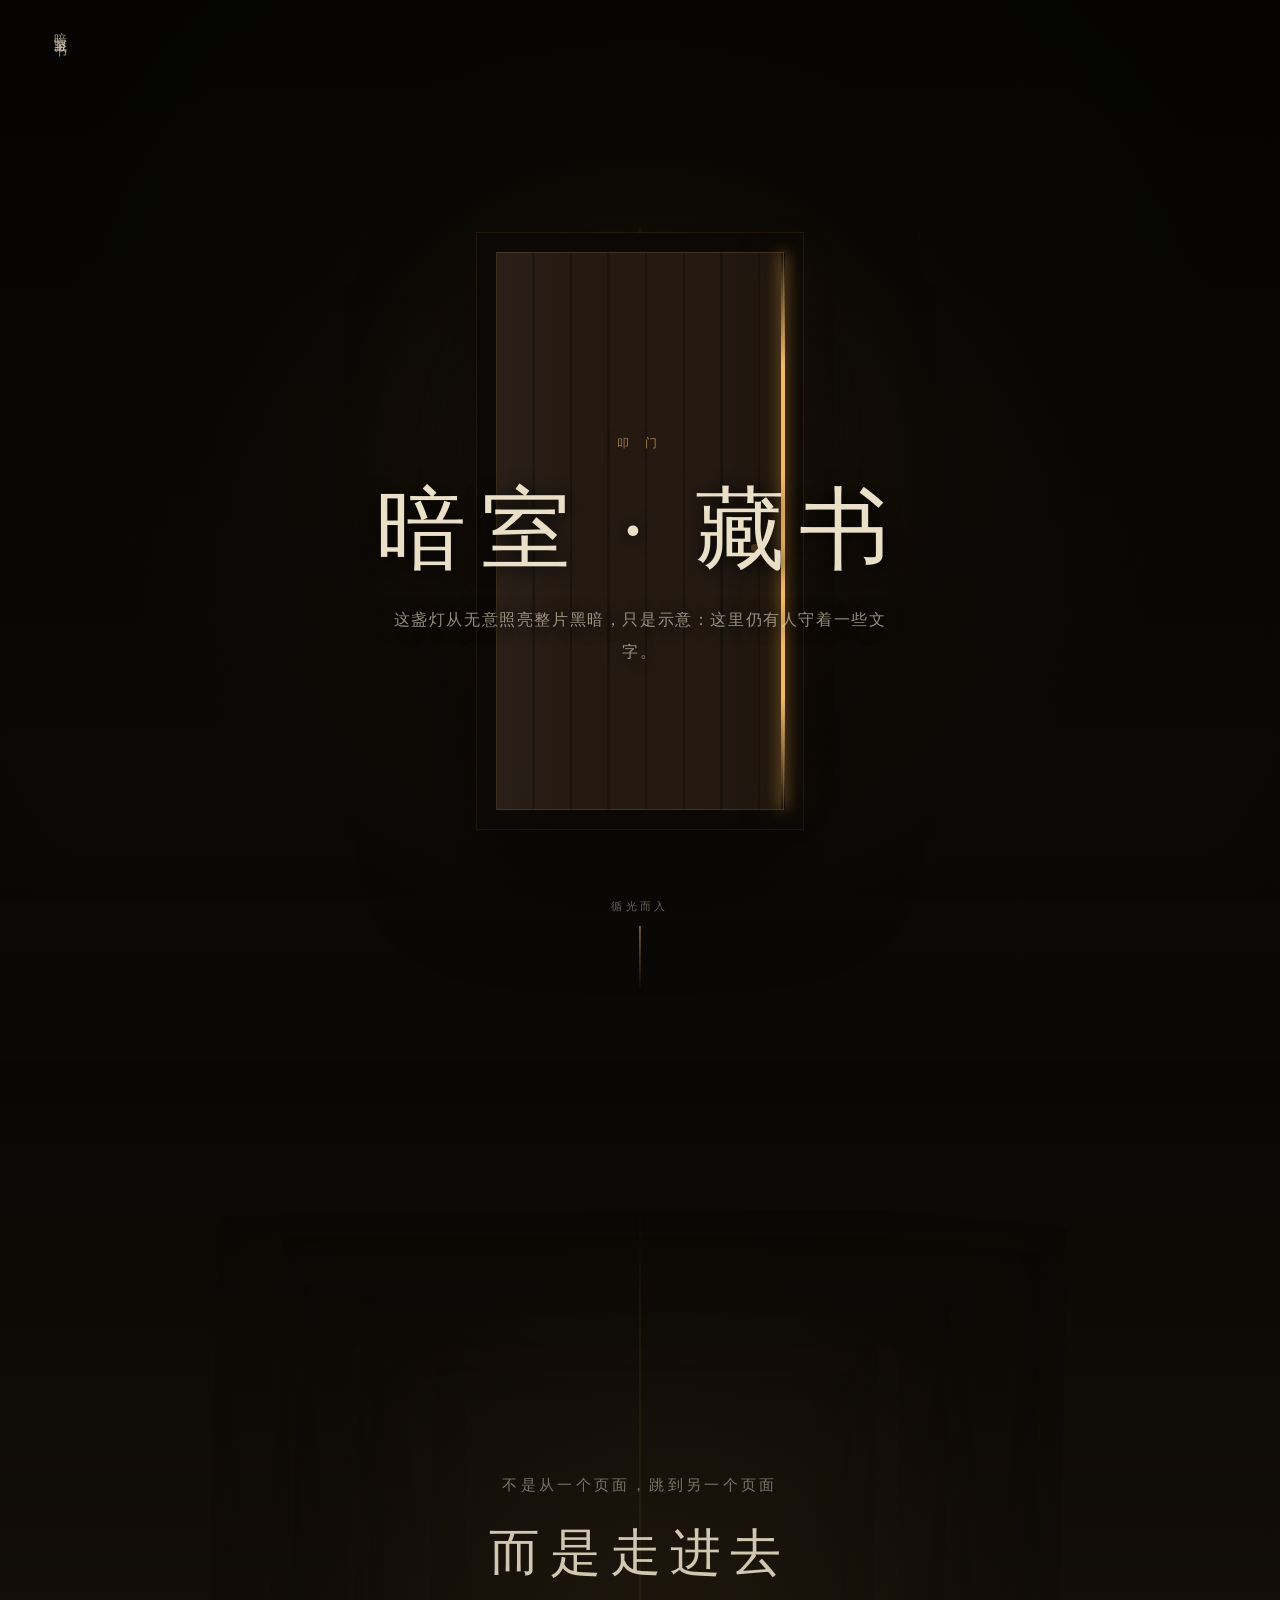
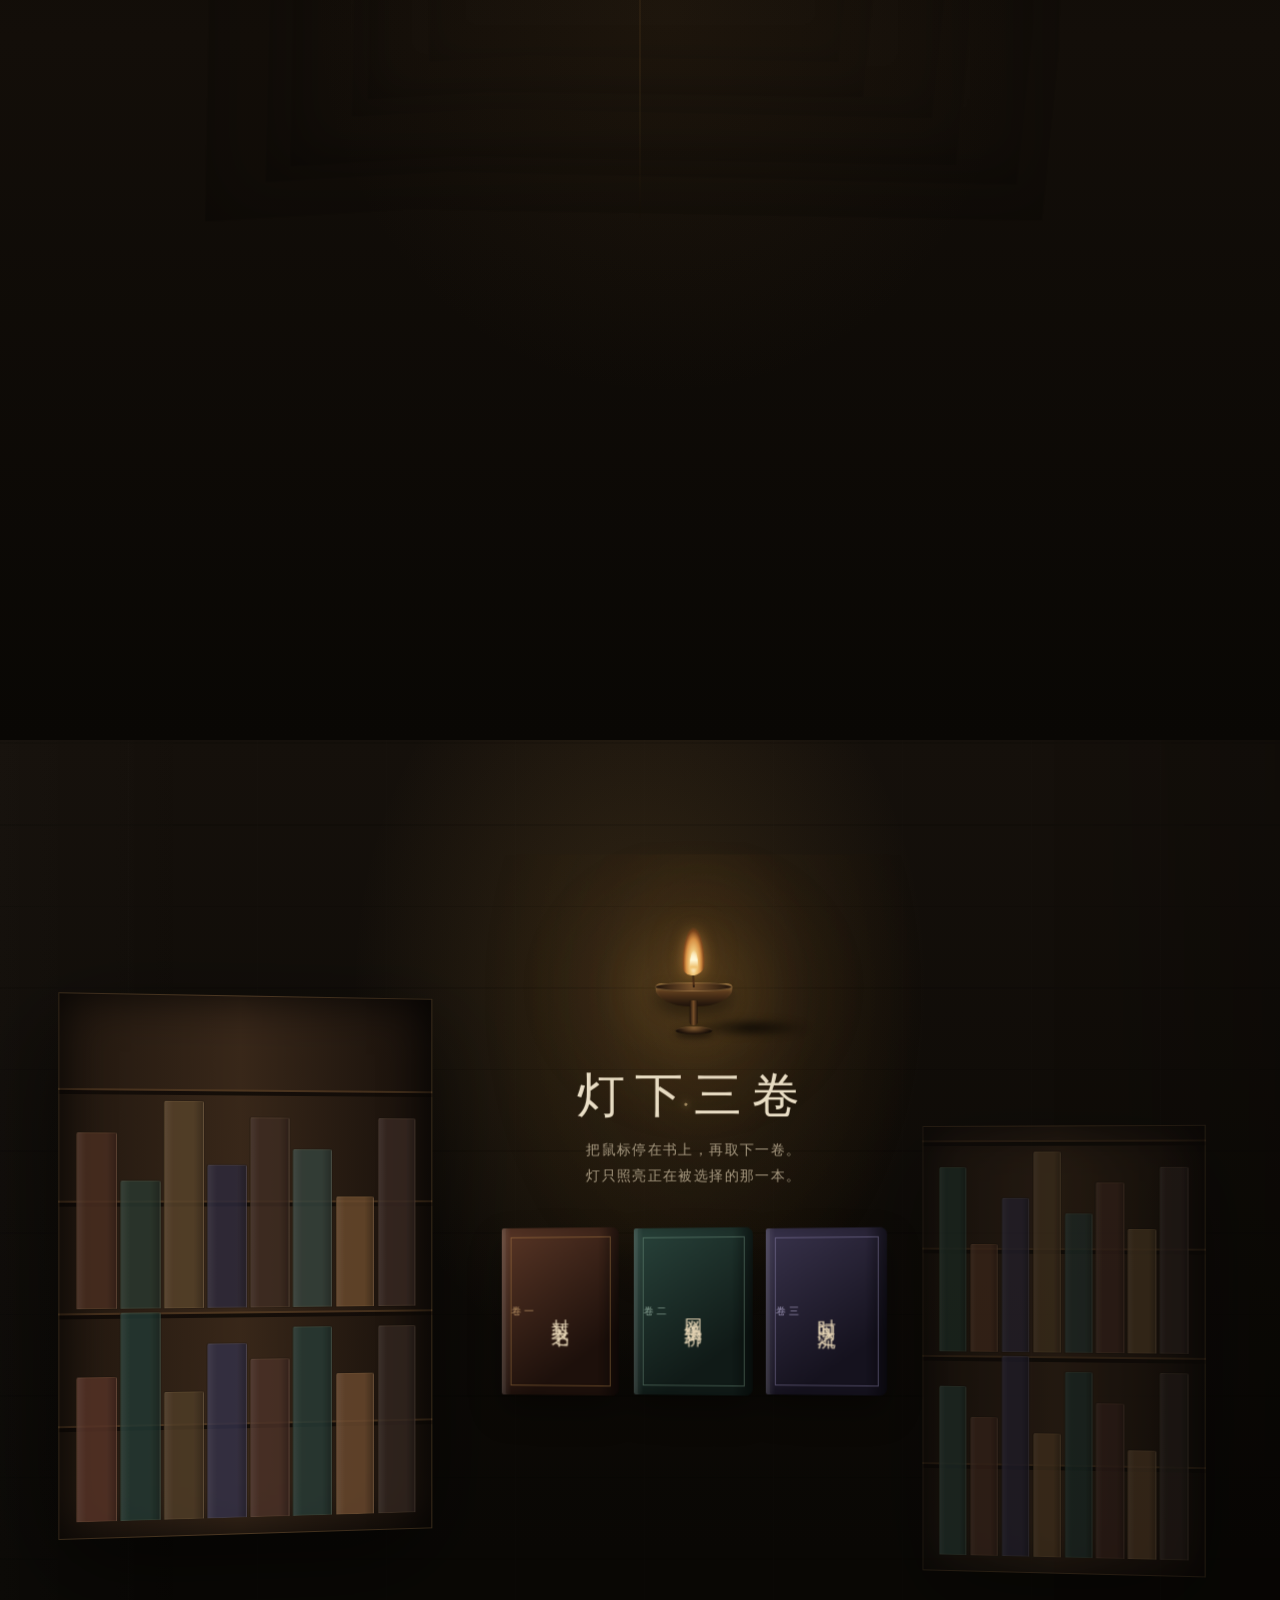
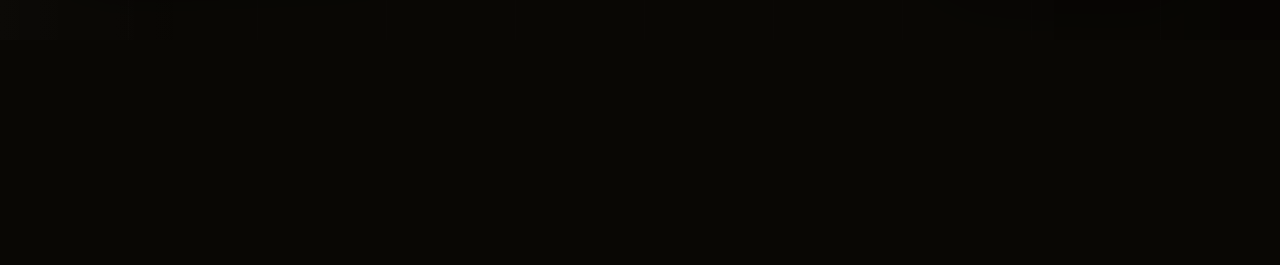
==== works/darkroom/index.html @ 3957fdfc "feat: publish unified gallery and Pages site" ====
<!doctype html>
<html lang="zh-CN">
<head>
  <meta charset="utf-8" />
  <meta name="viewport" content="width=device-width, initial-scale=1" />
  <meta name="color-scheme" content="dark" />
  <title>暗室·藏书｜CSS 空间实验</title>
  <meta name="content-revised" content="2026-08-08" />
  <link rel="canonical" href="https://noctilumedev.github.io/InkNarratives/works/darkroom/" />
  <link rel="icon" href="../../assets/favicon.svg" type="image/svg+xml" />
  <style>
    :root {
      --ink: #090806;
      --paper: #d9c9a7;
      --gold: #d2a75d;
      --gold-soft: rgba(210, 167, 93, .42);
      --text: #eadfc7;
      --muted: #a99b82;
      --mx: 50%;
      --my: 42%;
      --scroll-progress: 0;
      --reader-cover: linear-gradient(145deg, #3b2a1c, #16100b 72%);
      --reader-accent: #cda45f;
      font-family: "Noto Serif SC", "Songti SC", "STSong", "SimSun", serif;
    }

    * { box-sizing: border-box; }
    html { scroll-behavior: smooth; background: var(--ink); }
    body {
      margin: 0;
      color: var(--text);
      background:
        radial-gradient(circle at 50% 0%, rgba(104, 78, 43, .12), transparent 35rem),
        var(--ink);
      overflow-x: hidden;
    }

    button, a { font: inherit; }
    button { color: inherit; }
    ::selection { background: rgba(210, 167, 93, .35); }

    /* 程序化纸尘与暗角：无图片资源 */
    body::before {
      content: "";
      position: fixed;
      inset: 0;
      z-index: 100;
      pointer-events: none;
      opacity: .28;
      background:
        repeating-linear-gradient(91deg, transparent 0 3px, rgba(255,255,255,.012) 3px 4px),
        repeating-linear-gradient(2deg, transparent 0 5px, rgba(0,0,0,.026) 5px 6px),
        radial-gradient(circle at center, transparent 42%, rgba(0,0,0,.72) 116%);
      mix-blend-mode: soft-light;
    }

    .progress {
      position: fixed;
      top: 0;
      left: 0;
      z-index: 120;
      height: 1px;
      width: calc(var(--scroll-progress) * 100%);
      background: linear-gradient(90deg, transparent, var(--gold));
      box-shadow: 0 0 18px var(--gold-soft);
    }

    .brand {
      position: fixed;
      top: 1.35rem;
      left: clamp(1.2rem, 4vw, 4rem);
      z-index: 80;
      letter-spacing: .28em;
      font-size: .8rem;
      color: rgba(234, 223, 199, .68);
      writing-mode: vertical-rl;
      text-orientation: upright;
      user-select: none;
    }

    .scene {
      position: relative;
      min-height: 100svh;
      isolation: isolate;
      overflow: clip;
    }

    /* ---------- 第一幕：叩门 / mask reveal ---------- */
    .gate-scene {
      display: grid;
      place-items: center;
      min-height: 118svh;
      background:
        radial-gradient(circle at 50% 45%, rgba(83, 60, 31, .12), transparent 28rem),
        linear-gradient(180deg, #060503, #0c0906 76%, #090806);
    }

    .gate-world {
      position: absolute;
      inset: 0;
      background:
        linear-gradient(90deg, transparent 49.82%, rgba(244, 189, 92, .82) 49.96% 50.04%, transparent 50.18%),
        radial-gradient(ellipse at center 46%, rgba(123, 85, 39, .2), transparent 30%),
        repeating-linear-gradient(90deg, #17110c 0 8vw, #0e0b08 8vw 8.2vw),
        linear-gradient(#17120d, #080604);
      -webkit-mask-image: radial-gradient(circle 14rem at var(--mx) var(--my), #000 0 28%, rgba(0,0,0,.8) 55%, transparent 100%);
      mask-image: radial-gradient(circle 14rem at var(--mx) var(--my), #000 0 28%, rgba(0,0,0,.8) 55%, transparent 100%);
      filter: contrast(1.05) saturate(.72);
      transition: filter .5s ease;
    }

    .gate-scene::after {
      content: "";
      position: absolute;
      inset: 0;
      z-index: -1;
      background: radial-gradient(circle at var(--mx) var(--my), rgba(236, 178, 79, .08), transparent 19rem);
      mix-blend-mode: screen;
      pointer-events: none;
    }

    .door {
      position: relative;
      width: min(34vw, 18rem);
      min-width: 12rem;
      height: min(62vh, 35rem);
      border: 1px solid rgba(205, 161, 90, .18);
      background:
        linear-gradient(90deg, rgba(255,255,255,.028), transparent 25% 75%, rgba(0,0,0,.24)),
        repeating-linear-gradient(90deg, #241a12 0 2.2rem, #1b130d 2.2rem 2.35rem);
      box-shadow:
        0 0 0 1.2rem #0b0806,
        0 0 0 1.25rem rgba(205,161,90,.12),
        0 2rem 8rem rgba(0,0,0,.8);
      transform: perspective(1000px) rotateY(calc((50% - var(--mx)) / 80));
    }

    .door::before {
      content: "";
      position: absolute;
      top: 0;
      right: -2px;
      width: 4px;
      height: 100%;
      background: linear-gradient(transparent, #efba62 20% 80%, transparent);
      box-shadow: 0 0 14px #ca8d35, 0 0 42px rgba(210, 151, 57, .5);
      animation: breathe 3.8s ease-in-out infinite;
    }

    .door::after {
      content: "";
      position: absolute;
      right: 1.4rem;
      top: 52%;
      width: .72rem;
      aspect-ratio: 1;
      border-radius: 50%;
      background: #8f6837;
      box-shadow: inset 0 0 0 2px #25180d, 0 0 12px rgba(210,167,93,.2);
    }

    @keyframes breathe {
      0%, 100% { opacity: .52; filter: brightness(.72); }
      50% { opacity: 1; filter: brightness(1.25); }
    }

    .gate-copy {
      position: absolute;
      left: 50%;
      top: 52%;
      width: min(82vw, 46rem);
      transform: translate(-50%, -50%);
      text-align: center;
      pointer-events: none;
      text-shadow: 0 2px 18px #000;
    }

    .gate-copy .eyebrow {
      color: var(--gold);
      letter-spacing: .56em;
      font-size: .72rem;
      opacity: .72;
    }

    .gate-copy h1 {
      margin: 1.2rem 0 .8rem;
      font-weight: 400;
      font-size: clamp(2.4rem, 7vw, 6.3rem);
      letter-spacing: .16em;
    }

    .gate-copy p {
      margin: 0 auto;
      max-width: 31rem;
      color: rgba(234,223,199,.62);
      line-height: 2;
      letter-spacing: .1em;
      font-size: clamp(.85rem, 1.8vw, 1rem);
    }

    .scroll-cue {
      position: absolute;
      bottom: 8vh;
      left: 50%;
      transform: translateX(-50%);
      display: grid;
      justify-items: center;
      gap: .75rem;
      color: rgba(234,223,199,.42);
      font-size: .68rem;
      letter-spacing: .3em;
    }

    .scroll-cue::after {
      content: "";
      width: 1px;
      height: 4rem;
      background: linear-gradient(var(--gold), transparent);
      animation: cue 2.5s ease-in-out infinite;
    }

    @keyframes cue {
      0%, 100% { transform: scaleY(.25); transform-origin: top; opacity: .25; }
      50% { transform: scaleY(1); transform-origin: top; opacity: .8; }
    }

    /* ---------- 第二幕：隧道 / perspective + scroll timeline ---------- */
    .tunnel-scene {
      min-height: 142svh;
      background:
        radial-gradient(ellipse at 52% 43%, rgba(122, 88, 42, .11), transparent 22rem),
        linear-gradient(#090704, #130e09 45%, #090704);
    }

    .tunnel-sticky {
      position: sticky;
      top: 0;
      height: 100svh;
      perspective: 900px;
      display: grid;
      place-items: center;
      overflow: hidden;
    }

    .tunnel-sticky::before {
      content: "";
      position: absolute;
      z-index: 1;
      left: 50%;
      top: 13%;
      width: clamp(1px, .16vw, 2px);
      height: 72%;
      transform: translateX(-50%);
      background: linear-gradient(transparent, rgba(220,166,83,.38) 24% 76%, transparent);
      box-shadow: 0 0 2.4rem rgba(190,128,46,.12);
      opacity: calc(.18 + var(--tunnel-progress, 0) * .36);
    }

    .tunnel {
      position: absolute;
      inset: -18%;
      transform-style: preserve-3d;
      transform: translateZ(calc(var(--tunnel-progress, 0) * 360px));
    }

    .frame {
      --dx: 0px;
      --dy: 0px;
      --tilt: 0deg;
      position: absolute;
      left: 50%;
      top: 50%;
      width: min(69vw, 55rem);
      height: min(70vh, 39rem);
      border: 0;
      background:
        linear-gradient(90deg, rgba(193,148,81,.12), transparent 32% 72%, rgba(193,148,81,.07)) top / 78% 1px no-repeat,
        linear-gradient(90deg, transparent, rgba(193,148,81,.08) 38% 82%, transparent) bottom / 91% 1px no-repeat;
      box-shadow: inset 0 0 5rem rgba(0,0,0,.72);
      clip-path: polygon(2% 1%, 76% 0, 100% 3%, 99% 72%, 97% 100%, 24% 98%, 0 100%, 1% 31%);
      transform: translate(calc(-50% + var(--dx)), calc(-50% + var(--dy))) translateZ(var(--z)) scale(var(--s)) rotate(var(--tilt));
      opacity: calc(.2 + var(--o));
    }

    .frame:nth-child(2) { --dx: -1.1rem; --dy: .35rem; --tilt: -.22deg; }
    .frame:nth-child(3) { --dx: .7rem; --dy: -.4rem; --tilt: .16deg; }
    .frame:nth-child(4) { --dx: -.45rem; --dy: .65rem; --tilt: -.12deg; }
    .frame:nth-child(5) { --dx: .85rem; --dy: -.2rem; --tilt: .2deg; }
    .frame:nth-child(6) { --dx: -.25rem; --dy: .2rem; --tilt: -.08deg; }

    .frame::before, .frame::after {
      content: "";
      position: absolute;
      top: 0;
      bottom: 0;
      width: 15%;
      background:
        linear-gradient(90deg, rgba(255,255,255,.018), transparent 22% 76%, rgba(0,0,0,.42)),
        repeating-linear-gradient(92deg, #2a1e14 0 1.45rem, #120d09 1.45rem 1.58rem),
        linear-gradient(#372618, #100b08);
      box-shadow: inset 0 0 2rem #000;
    }
    .frame::before {
      left: 0;
      transform: translateX(-100%);
      clip-path: polygon(5% 0, 100% 2%, 96% 96%, 12% 100%, 0 71%);
    }
    .frame::after {
      right: 0;
      transform: translateX(100%);
      clip-path: polygon(0 3%, 92% 0, 100% 32%, 94% 100%, 4% 97%);
      opacity: .78;
    }

    .tunnel-copy {
      position: relative;
      z-index: 3;
      width: min(80vw, 42rem);
      text-align: center;
      transform: translateY(calc((.5 - var(--tunnel-progress, 0)) * 2rem));
    }

    .tunnel-copy p {
      margin: 0;
      color: rgba(234,223,199,.48);
      letter-spacing: .22em;
      line-height: 2.2;
      font-size: clamp(.76rem, 1.7vw, .95rem);
    }

    .tunnel-copy strong {
      display: block;
      margin-top: 1.1rem;
      font-size: clamp(1.6rem, 4vw, 3.5rem);
      font-weight: 400;
      letter-spacing: .18em;
      color: rgba(234,223,199,.88);
    }

    /* 浏览器支持时，直接以滚动作为 CSS 时间轴 */
    @supports (animation-timeline: scroll()) {
      .tunnel {
        animation: tunnelTravel linear both;
        animation-timeline: view(block);
        animation-range: entry 0% exit 100%;
      }
      .tunnel-copy {
        animation: copyEmerge linear both;
        animation-timeline: view(block);
        animation-range: entry 0% cover 60%;
      }
      @keyframes tunnelTravel {
        from { transform: translateZ(-180px) scale(.86); filter: brightness(.45); }
        to { transform: translateZ(430px) scale(1.08); filter: brightness(1); }
      }
      @keyframes copyEmerge {
        from { opacity: 0; filter: blur(8px); transform: translateY(2rem); }
        to { opacity: 1; filter: none; transform: none; }
      }
    }

    /* ---------- 第三幕：藏书室 / blend + procedural materials ---------- */
    .library-scene {
      min-height: 125svh;
      display: grid;
      align-items: start;
      background:
        radial-gradient(ellipse at 50% 22%, rgba(218, 163, 78, .16), transparent 18rem),
        linear-gradient(180deg, #15100b, #090704 72%);
    }

    .library-room {
      position: relative;
      min-height: 100svh;
      padding: clamp(6rem, 10vh, 9rem) clamp(1rem, 5vw, 5rem) 8rem;
      display: grid;
      grid-template-columns: minmax(13rem, .9fr) minmax(16rem, 24rem) minmax(11rem, .7fr);
      gap: clamp(1.2rem, 4.5vw, 4.8rem);
      align-items: end;
      perspective: 1300px;
    }

    .library-room::before {
      content: "";
      position: absolute;
      inset: 0;
      background:
        repeating-linear-gradient(90deg, transparent 0 8rem, rgba(255,255,255,.012) 8rem 8.06rem),
        repeating-linear-gradient(0deg, transparent 0 5rem, rgba(0,0,0,.15) 5rem 5.1rem),
        linear-gradient(90deg, rgba(255,255,255,.025), transparent 18% 82%, rgba(0,0,0,.28));
      background-blend-mode: soft-light, multiply, normal;
      opacity: .7;
      pointer-events: none;
    }

    .shelf {
      position: relative;
      height: min(64vh, 35rem);
      border: 1px solid rgba(205,161,90,.14);
      background:
        repeating-linear-gradient(0deg,
          transparent 0 6.6rem,
          rgba(17,11,7,.9) 6.6rem 6.9rem,
          rgba(99,69,39,.52) 6.9rem 7rem),
        linear-gradient(90deg, #21170f, #382719 48%, #160f0a);
      box-shadow:
        inset 0 0 3rem rgba(0,0,0,.82),
        0 2rem 6rem rgba(0,0,0,.56);
      transform-style: preserve-3d;
      transition: transform .6s cubic-bezier(.2,.8,.2,1), filter .6s ease;
    }

    .shelf.left {
      height: min(62vh, 34rem);
      transform: rotateY(7deg) translateY(1.6rem) translateZ(-36px);
      transform-origin: right;
    }
    .shelf.right {
      height: min(53vh, 29rem);
      transform: rotateY(-5deg) translateY(4.7rem) translateZ(-58px);
      transform-origin: left;
      opacity: .68;
      filter: brightness(.78);
    }
    .shelf:hover { filter: brightness(1.13); }
    .shelf.left:hover { transform: rotateY(3deg) translateY(1.2rem) translateZ(-10px); }
    .shelf.right:hover { transform: rotateY(-2deg) translateY(4.2rem) translateZ(-24px); }

    .book-spines {
      position: absolute;
      inset: 1rem;
      display: grid;
      grid-template-columns: repeat(8, 1fr);
      align-content: end;
      gap: .22rem;
      overflow: hidden;
    }

    .spine {
      height: var(--h, 5rem);
      align-self: end;
      background:
        linear-gradient(90deg, rgba(255,255,255,.08), transparent 22% 76%, rgba(0,0,0,.28)),
        var(--c, #4b3521);
      border: 1px solid rgba(222,184,118,.09);
      border-radius: 2px 2px 0 0;
      box-shadow: 0 0 0 1px rgba(0,0,0,.16);
      opacity: .82;
    }

    .desk-zone {
      position: relative;
      z-index: 2;
      align-self: center;
      text-align: center;
      transform-style: preserve-3d;
      transform: translate(.8rem, -1.1rem);
    }

    .desk-zone::before {
      content: "";
      position: absolute;
      z-index: -1;
      left: 50%;
      top: -4rem;
      width: min(31rem, 118%);
      height: 30rem;
      transform: translateX(-48%);
      background: radial-gradient(ellipse at 50% 29%, rgba(207,143,51,.13), rgba(142,91,34,.045) 34%, transparent 70%);
      pointer-events: none;
      animation: reflectedLight 6.4s ease-in-out infinite;
    }

    .lamp {
      position: relative;
      width: 7rem;
      height: 7.6rem;
      margin: 0 auto 1.45rem;
      isolation: isolate;
    }

    .lamp::before {
      content: "";
      position: absolute;
      left: 50%;
      top: -4.8rem;
      z-index: -2;
      width: 22rem;
      height: 19rem;
      transform: translateX(-50%);
      background: radial-gradient(ellipse at 50% 48%, rgba(221,159,69,.13), rgba(154,94,34,.045) 38%, transparent 70%);
      pointer-events: none;
      animation: fireHalo 5.8s ease-in-out infinite;
    }

    .lamp::after {
      content: "";
      position: absolute;
      left: 50%;
      bottom: .15rem;
      z-index: -1;
      width: 7.2rem;
      height: 1.2rem;
      border-radius: 50%;
      background: radial-gradient(ellipse, rgba(0,0,0,.74), rgba(0,0,0,.2) 52%, transparent 74%);
      filter: blur(3px);
      animation: fireShadow 5.8s ease-in-out infinite;
    }

    .flame {
      position: absolute;
      left: 50%;
      top: .52rem;
      z-index: 3;
      width: 1.48rem;
      height: 3.05rem;
      transform: translateX(-50%);
      transform-origin: 50% 96%;
      border-radius: 54% 46% 58% 42% / 78% 74% 26% 22%;
      background:
        radial-gradient(ellipse at 50% 74%, #fff7d8 0 8%, #f1c97c 24%, #d89145 46%, rgba(154,72,29,.48) 62%, transparent 70%);
      filter: drop-shadow(0 0 .42rem rgba(225,158,70,.52)) drop-shadow(0 0 1.05rem rgba(171,98,35,.2));
      animation: flameSway 3.8s ease-in-out infinite;
    }

    .flame::before {
      content: "";
      position: absolute;
      left: 50%;
      bottom: .3rem;
      width: .52rem;
      height: 1.28rem;
      transform: translateX(-50%);
      transform-origin: 50% 100%;
      border-radius: 52% 48% 58% 42% / 78% 72% 28% 22%;
      background: linear-gradient(180deg, rgba(255,252,226,.08), #fff8d7 48%, #efc16f 84%, transparent);
      animation: flameCore 3.1s ease-in-out infinite -1.1s;
    }

    .wick {
      position: absolute;
      left: 50%;
      top: 3.42rem;
      z-index: 2;
      width: 2px;
      height: .9rem;
      transform: translateX(-50%) rotate(-3deg);
      transform-origin: bottom;
      border-radius: 2px;
      background: linear-gradient(#0d0906, #4a2b16 72%, #17100a);
    }

    .lamp-bowl {
      position: absolute;
      left: 50%;
      top: 4.05rem;
      z-index: 1;
      width: 4.8rem;
      height: 1.45rem;
      transform: translateX(-50%);
      border-radius: 8% 8% 46% 46% / 14% 14% 76% 76%;
      background:
        linear-gradient(180deg, rgba(201,155,87,.7), rgba(93,60,29,.82) 38%, #24170d 92%),
        #49301b;
      box-shadow: inset 0 .2rem .28rem rgba(255,211,132,.14), 0 .55rem 1rem rgba(0,0,0,.42);
    }

    .lamp-bowl::before {
      content: "";
      position: absolute;
      left: 50%;
      top: -.08rem;
      width: 4.7rem;
      height: .48rem;
      transform: translateX(-50%);
      border: 1px solid rgba(218,174,105,.32);
      border-radius: 50%;
      background: linear-gradient(90deg, #21140b, #75502b 48%, #24160c);
    }

    .lamp-bowl::after {
      content: "";
      position: absolute;
      left: 50%;
      top: 1.05rem;
      width: .48rem;
      height: 1.55rem;
      transform: translateX(-50%);
      border-radius: 0 0 .22rem .22rem;
      background: linear-gradient(90deg, #1a1009, #78502a 48%, #21140b);
    }

    .lamp-foot {
      position: absolute;
      left: 50%;
      top: 6.72rem;
      z-index: 1;
      width: 2.3rem;
      height: .52rem;
      transform: translateX(-50%);
      border-radius: 50%;
      background: radial-gradient(ellipse at 50% 24%, #815a31, #2b1b0e 56%, #100a06 78%);
      box-shadow: 0 .2rem .38rem rgba(0,0,0,.5), inset 0 1px rgba(220,172,99,.18);
    }

    @keyframes flameSway {
      0%, 100% { transform: translateX(-50%) rotate(-.4deg) scale(.98, 1); }
      18% { transform: translateX(calc(-50% + .025rem)) rotate(1.8deg) scale(.97, 1.02); }
      39% { transform: translateX(calc(-50% - .035rem)) rotate(-2.6deg) scale(1, .98); }
      58% { transform: translateX(calc(-50% + .05rem)) rotate(3.8deg) scale(.96, 1.04); }
      77% { transform: translateX(calc(-50% - .018rem)) rotate(-.9deg) scale(1.01, .99); }
      89% { transform: translateX(calc(-50% + .015rem)) rotate(1.3deg) scale(.98, 1.01); }
    }

    @keyframes flameCore {
      0%, 100% { opacity: .82; transform: translateX(-50%) scale(.97, 1); }
      46% { opacity: .98; transform: translateX(-50%) scale(1.01, .98); }
      72% { opacity: .88; transform: translateX(-49%) scale(.98, 1.02); }
    }

    @keyframes fireHalo {
      0%, 100% { opacity: .62; transform: translateX(-50%) scale(1); }
      34% { opacity: .74; transform: translateX(-49.7%) scale(1.012, .992); }
      68% { opacity: .58; transform: translateX(-50.4%) scale(.992, 1.01); }
    }

    @keyframes fireShadow {
      0%, 100% { opacity: .62; transform: translateX(-50%) scaleX(.96); }
      34% { opacity: .74; transform: translateX(-49%) scaleX(1.06); }
      68% { opacity: .57; transform: translateX(-51%) scaleX(.92); }
    }

    @keyframes reflectedLight {
      0%, 100% { opacity: .78; transform: translateX(-48%) scale(1); }
      36% { opacity: .92; transform: translateX(-47.5%) scale(1.025, .985); }
      70% { opacity: .72; transform: translateX(-48.6%) scale(.985, 1.018); }
    }

    .desk-zone h2 {
      margin: 0 0 .65rem;
      font-size: clamp(1.8rem, 4vw, 3rem);
      font-weight: 400;
      letter-spacing: .22em;
    }
    .desk-zone > p {
      margin: 0 auto 2.4rem;
      color: var(--muted);
      line-height: 1.9;
      font-size: .86rem;
      letter-spacing: .1em;
    }

    .book-grid {
      display: grid;
      grid-template-columns: repeat(3, minmax(0, 1fr));
      gap: .8rem;
      perspective: 900px;
    }

    .book {
      position: relative;
      aspect-ratio: .72;
      border: 0;
      border-radius: 2px 7px 7px 2px;
      cursor: pointer;
      text-align: left;
      padding: 1rem .65rem;
      color: #e8d7b7;
      background:
        linear-gradient(90deg, rgba(255,255,255,.1), transparent 8% 83%, rgba(0,0,0,.34)),
        var(--cover);
      box-shadow:
        inset 4px 0 rgba(255,255,255,.05),
        inset -8px 0 12px rgba(0,0,0,.24),
        0 1rem 2rem rgba(0,0,0,.36);
      transform: rotateY(-7deg) translateZ(0);
      transform-origin: left;
      transition: transform .55s cubic-bezier(.2,.8,.2,1), box-shadow .55s ease, filter .55s ease;
      isolation: isolate;
    }

    .book::before {
      content: "";
      position: absolute;
      inset: .55rem;
      border: 1px solid color-mix(in srgb, var(--accent) 38%, transparent);
      pointer-events: none;
    }

    .book:hover, .book:focus-visible {
      transform: rotateY(0) translateY(-.7rem) translateZ(34px);
      box-shadow: 0 1.8rem 3.2rem rgba(0,0,0,.54), 0 0 1.8rem color-mix(in srgb, var(--accent) 18%, transparent);
      filter: brightness(1.1);
      outline: none;
    }

    .book .mark {
      display: block;
      font-size: .62rem;
      letter-spacing: .24em;
      color: color-mix(in srgb, var(--accent) 78%, #fff);
      opacity: .8;
    }
    .book .title {
      position: absolute;
      left: 50%;
      top: 50%;
      transform: translate(-50%, -50%);
      writing-mode: vertical-rl;
      letter-spacing: .18em;
      font-size: clamp(.9rem, 1.8vw, 1.15rem);
    }

    .dust {
      position: absolute;
      z-index: 5;
      left: 48%;
      top: 16%;
      width: 3px;
      height: 3px;
      border-radius: 50%;
      background: #f3d49a;
      box-shadow: 0 0 8px #e9bc6e;
      opacity: .4;
      offset-path: path("M 0 110 C 100 -40, 160 190, 300 20");
      animation: drift 15s linear infinite;
    }
    .dust.d2 { animation-delay: -5s; animation-duration: 19s; transform: scale(.7); }
    .dust.d3 { animation-delay: -10s; animation-duration: 23s; transform: scale(.45); }
    @keyframes drift { to { offset-distance: 100%; opacity: 0; } }

    /* ---------- 阅读层 / View Transition ---------- */
    .reader {
      position: fixed;
      inset: 0;
      z-index: 200;
      display: none;
      grid-template-columns: minmax(13rem, 28vw) 1fr;
      background:
        radial-gradient(circle at 22% 20%, rgba(190,139,66,.13), transparent 26rem),
        #0b0805;
      overflow: auto;
    }
    .reader.open { display: grid; }

    .reader-cover-wrap {
      position: sticky;
      top: 0;
      min-height: 100svh;
      display: grid;
      place-items: center;
      padding: 3rem;
      border-right: 1px solid rgba(210,167,93,.12);
    }

    .reader-cover {
      width: min(72%, 16rem);
      aspect-ratio: .72;
      padding: 2rem 1rem;
      position: relative;
      background:
        linear-gradient(90deg, rgba(255,255,255,.1), transparent 8% 84%, rgba(0,0,0,.32)),
        var(--reader-cover);
      box-shadow: 0 2rem 5rem rgba(0,0,0,.68);
      view-transition-name: selected-book;
    }
    .reader-cover::before {
      content: "";
      position: absolute;
      inset: 1rem;
      border: 1px solid color-mix(in srgb, var(--reader-accent) 42%, transparent);
    }
    .reader-cover span {
      position: absolute;
      top: 50%;
      left: 50%;
      transform: translate(-50%, -50%);
      writing-mode: vertical-rl;
      letter-spacing: .25em;
      font-size: 1.35rem;
    }

    .reader-paper {
      min-height: 100svh;
      color: #2d2419;
      background:
        radial-gradient(circle at 16% 9%, rgba(116,79,37,.07), transparent 18rem),
        repeating-linear-gradient(91deg, transparent 0 4px, rgba(80,57,31,.018) 4px 5px),
        var(--paper);
      padding: clamp(5rem, 10vw, 9rem) clamp(1.5rem, 8vw, 8rem);
      box-shadow: inset 1.5rem 0 4rem rgba(63,43,21,.12);
    }

    .reader-paper article { max-width: 44rem; margin: 0 auto; }
    .reader-paper .kicker { color: #8d6737; letter-spacing: .28em; font-size: .72rem; }
    .reader-paper h2 {
      margin: 1.2rem 0 2.2rem;
      font-size: clamp(2.1rem, 5vw, 4rem);
      font-weight: 400;
      letter-spacing: .12em;
    }
    .reader-paper p {
      font-size: clamp(1rem, 1.5vw, 1.12rem);
      line-height: 2.2;
      letter-spacing: .045em;
      text-align: justify;
    }
    .reader-paper blockquote {
      margin: 3rem 0;
      padding: 1rem 0 1rem 2rem;
      border-left: 1px solid #8c6739;
      color: #6b5030;
      font-size: 1.15rem;
      line-height: 2;
    }

    .close-reader {
      position: fixed;
      top: 1.4rem;
      right: 1.4rem;
      z-index: 220;
      width: 2.8rem;
      aspect-ratio: 1;
      border: 1px solid rgba(70,49,25,.28);
      border-radius: 50%;
      background: rgba(217,201,167,.72);
      color: #3b2b1c;
      cursor: pointer;
      backdrop-filter: blur(12px);
      transition: transform .25s ease, background .25s ease;
    }
    .close-reader:hover { transform: rotate(90deg); background: var(--paper); }

    ::view-transition-old(selected-book),
    ::view-transition-new(selected-book) {
      animation-duration: .72s;
      animation-timing-function: cubic-bezier(.2,.8,.2,1);
    }

    @media (max-width: 820px) {
      .brand { display: none; }
      .library-room {
        grid-template-columns: 1fr;
        align-items: center;
        padding-top: 7rem;
      }
      .shelf { display: none; }
      .desk-zone { max-width: 34rem; margin: auto; transform: translateY(-.5rem); }
      .reader.open { grid-template-columns: 1fr; }
      .reader-cover-wrap { position: relative; min-height: 52svh; }
      .reader-cover { width: min(42vw, 13rem); }
      .reader-paper { box-shadow: inset 0 1.5rem 4rem rgba(63,43,21,.12); }
    }

    /* 移动端保留空间关系与主火焰，减少全屏滤镜和持续合成。 */
    @media (max-width: 900px), (hover: none) and (pointer: coarse) {
      body::before {
        position: absolute;
        opacity: .16;
        mix-blend-mode: normal;
        background: radial-gradient(circle at center, transparent 42%, rgba(0,0,0,.58) 116%);
      }
      .gate-world {
        filter: none;
        transition: none;
        -webkit-mask-image: radial-gradient(circle 13rem at 50% 42%, #000 0 34%, rgba(0,0,0,.82) 58%, transparent 100%);
        mask-image: radial-gradient(circle 13rem at 50% 42%, #000 0 34%, rgba(0,0,0,.82) 58%, transparent 100%);
      }
      .gate-scene::after { mix-blend-mode: normal; }
      .tunnel,
      .tunnel-copy {
        animation: none !important;
        filter: none !important;
        transform: none !important;
      }
      .dust { display: none; }
      .desk-zone::before,
      .lamp::before,
      .lamp::after { animation: none; }
      .flame {
        filter: drop-shadow(0 0 .55rem rgba(224,155,62,.58));
      }
      .book { transition-duration: .28s; }
      .close-reader { backdrop-filter: none; }
    }

    @media (max-width: 520px) {
      .door { width: 10rem; height: 27rem; }
      .book-grid { gap: .45rem; }
      .book { padding: .65rem .4rem; }
      .book .mark { display: none; }
      .gate-copy h1 { letter-spacing: .1em; }
      .reader-paper { padding-top: 5.5rem; }
    }

    @media (prefers-reduced-motion: reduce) {
      html { scroll-behavior: auto; }
      *, *::before, *::after {
        animation-duration: .01ms !important;
        animation-iteration-count: 1 !important;
        transition-duration: .01ms !important;
      }
      .tunnel { transform: none; }
    }
  </style>
</head>
<body>
  <div class="progress" aria-hidden="true"></div>
  <header>
    <div class="brand">暗室藏书</div>
  </header>

  <main>
    <section class="scene gate-scene" aria-labelledby="gate-title">
      <div class="gate-world" aria-hidden="true"></div>
      <div class="door" aria-hidden="true"></div>
      <div class="gate-copy">
        <div class="eyebrow">叩 门</div>
        <h1 id="gate-title">暗室 · 藏书</h1>
        <p>这盏灯从无意照亮整片黑暗，只是示意：这里仍有人守着一些文字。</p>
      </div>
      <div class="scroll-cue">循光而入</div>
    </section>

    <section class="scene tunnel-scene" aria-labelledby="tunnel-title">
      <div class="tunnel-sticky">
        <div class="tunnel" aria-hidden="true">
          <div class="frame" style="--z:-520px;--s:.48;--o:.06"></div>
          <div class="frame" style="--z:-390px;--s:.58;--o:.08"></div>
          <div class="frame" style="--z:-270px;--s:.68;--o:.10"></div>
          <div class="frame" style="--z:-160px;--s:.78;--o:.13"></div>
          <div class="frame" style="--z:-60px;--s:.88;--o:.16"></div>
          <div class="frame" style="--z:35px;--s:.98;--o:.20"></div>
        </div>
        <div class="tunnel-copy">
          <p>不是从一个页面，跳到另一个页面</p>
          <strong id="tunnel-title">而是走进去</strong>
        </div>
      </div>
    </section>

    <section class="scene library-scene" id="library" aria-labelledby="library-title">
      <div class="library-room">
        <div class="shelf left" aria-hidden="true">
          <div class="book-spines">
            <i class="spine" style="--h:11rem;--c:#4a2e20"></i><i class="spine" style="--h:8rem;--c:#29382f"></i><i class="spine" style="--h:13rem;--c:#57422a"></i><i class="spine" style="--h:9rem;--c:#2d293b"></i><i class="spine" style="--h:12rem;--c:#3e2b22"></i><i class="spine" style="--h:10rem;--c:#34423c"></i><i class="spine" style="--h:7rem;--c:#6a4a2c"></i><i class="spine" style="--h:12rem;--c:#372822"></i>
            <i class="spine" style="--h:9rem;--c:#563327"></i><i class="spine" style="--h:13rem;--c:#223832"></i><i class="spine" style="--h:8rem;--c:#4f3c27"></i><i class="spine" style="--h:11rem;--c:#333047"></i><i class="spine" style="--h:10rem;--c:#4a3027"></i><i class="spine" style="--h:12rem;--c:#263a35"></i><i class="spine" style="--h:9rem;--c:#6a492e"></i><i class="spine" style="--h:12rem;--c:#31251f"></i>
          </div>
        </div>

        <div class="desk-zone">
          <span class="dust"></span><span class="dust d2"></span><span class="dust d3"></span>
          <div class="lamp" aria-hidden="true">
            <span class="flame"></span>
            <span class="wick"></span>
            <span class="lamp-bowl"></span>
            <span class="lamp-foot"></span>
          </div>
          <h2 id="library-title">灯下三卷</h2>
          <p>把鼠标停在书上，再取下一卷。<br />灯只照亮正在被选择的那一本。</p>
          <div class="book-grid">
            <button class="book" style="--cover:linear-gradient(145deg,#593626,#1d100b 75%);--accent:#d29b55" data-title="封装之书" data-kicker="计算机 · 结构" data-cover="linear-gradient(145deg,#593626,#1d100b 75%)" data-accent="#d29b55">
              <span class="mark">卷一</span><span class="title">封装之书</span>
            </button>
            <button class="book" style="--cover:linear-gradient(145deg,#29433b,#101a17 75%);--accent:#8fb59f" data-title="网络为桥" data-kicker="计算机 · 连接" data-cover="linear-gradient(145deg,#29433b,#101a17 75%)" data-accent="#8fb59f">
              <span class="mark">卷二</span><span class="title">网络为桥</span>
            </button>
            <button class="book" style="--cover:linear-gradient(145deg,#39334c,#15121e 75%);--accent:#aaa0cf" data-title="时间之流" data-kicker="计算机 · 变化" data-cover="linear-gradient(145deg,#39334c,#15121e 75%)" data-accent="#aaa0cf">
              <span class="mark">卷三</span><span class="title">时间之流</span>
            </button>
          </div>
        </div>

        <div class="shelf right" aria-hidden="true">
          <div class="book-spines">
            <i class="spine" style="--h:12rem;--c:#263d34"></i><i class="spine" style="--h:7rem;--c:#5c3927"></i><i class="spine" style="--h:10rem;--c:#343045"></i><i class="spine" style="--h:13rem;--c:#5f472c"></i><i class="spine" style="--h:9rem;--c:#2c3f3a"></i><i class="spine" style="--h:11rem;--c:#4a2f25"></i><i class="spine" style="--h:8rem;--c:#60482d"></i><i class="spine" style="--h:12rem;--c:#322622"></i>
            <i class="spine" style="--h:11rem;--c:#2d443d"></i><i class="spine" style="--h:9rem;--c:#523326"></i><i class="spine" style="--h:13rem;--c:#302c43"></i><i class="spine" style="--h:8rem;--c:#664a2d"></i><i class="spine" style="--h:12rem;--c:#253b36"></i><i class="spine" style="--h:10rem;--c:#432a22"></i><i class="spine" style="--h:7rem;--c:#62472e"></i><i class="spine" style="--h:12rem;--c:#2e241f"></i>
          </div>
        </div>
      </div>
    </section>
  </main>

  <section class="reader" id="reader" role="dialog" aria-modal="true" aria-hidden="true" aria-labelledby="readerTitle">
    <button class="close-reader" type="button" aria-label="合上书">×</button>
    <aside class="reader-cover-wrap">
      <div class="reader-cover"><span id="readerCoverTitle">封装之书</span></div>
    </aside>
    <div class="reader-paper">
      <article>
        <div class="kicker" id="readerKicker">计算机 · 结构</div>
        <h2 id="readerTitle">封装之书</h2>
        <p>复杂从来没有消失。它只是被一层层安放到不必时时看见的地方。按钮背后藏着事件，接口背后藏着协议，框架背后藏着运行时，操作系统背后藏着硬件。</p>
        <p>所谓封装，不是把世界变简单，而是重新安排复杂性出现的时间与位置。一个系统之所以能够继续生长，不是因为它没有细节，而是因为每一层只需要面对自己应该面对的细节。</p>
        <blockquote>门外保持诗意，门内保持秩序；进入时让人感到被邀请，阅读时让人忘记前端存在。</blockquote>
        <p>这个实验页没有使用背景图片。门、书架、纸张纹理、灯光和书封，都由渐变、遮罩、混合模式和三维变换生成。真正的项目可以将这些视觉机制接到现有的文章分类、搜索结果和详情数据上，而不必改变后端结构。</p>
      </article>
    </div>
  </section>

  <script>
    const root = document.documentElement;
    const gate = document.querySelector('.gate-scene');
    const tunnelScene = document.querySelector('.tunnel-scene');
    const main = document.querySelector('main');
    const reader = document.querySelector('#reader');
    const closeReader = document.querySelector('.close-reader');
    const readerCoverTitle = document.querySelector('#readerCoverTitle');
    const readerTitle = document.querySelector('#readerTitle');
    const readerKicker = document.querySelector('#readerKicker');
    const books = [...document.querySelectorAll('.book')];
    const reducedMotion = matchMedia('(prefers-reduced-motion: reduce)').matches;
    const compactExperience = matchMedia('(max-width: 900px), (hover: none) and (pointer: coarse)').matches;
    const nativeScrollTimeline = CSS.supports?.('animation-timeline: scroll()') ?? false;
    let activeBook = null;
    let scrollFrame = 0;

    // 灯光跟随鼠标；移动端保留默认光位。
    if (!compactExperience && !reducedMotion) {
      gate.addEventListener('pointermove', (event) => {
        const rect = gate.getBoundingClientRect();
        root.style.setProperty('--mx', `${event.clientX - rect.left}px`);
        root.style.setProperty('--my', `${event.clientY - rect.top}px`);
      }, { passive: true });
    }

    function updateScrollEffects() {
      const max = document.documentElement.scrollHeight - innerHeight;
      root.style.setProperty('--scroll-progress', max > 0 ? scrollY / max : 0);

      // 仅在桌面端且浏览器不支持滚动时间线时计算降级进度。
      if (!compactExperience && !nativeScrollTimeline) {
        const rect = tunnelScene.getBoundingClientRect();
        const total = rect.height + innerHeight;
        const progress = Math.min(1, Math.max(0, (innerHeight - rect.top) / total));
        root.style.setProperty('--tunnel-progress', progress.toFixed(3));
      }
    }

    function scheduleScrollEffects() {
      if (scrollFrame) return;
      scrollFrame = requestAnimationFrame(() => {
        scrollFrame = 0;
        updateScrollEffects();
      });
    }

    addEventListener('scroll', scheduleScrollEffects, { passive: true });
    addEventListener('resize', scheduleScrollEffects, { passive: true });
    updateScrollEffects();

    function applyBookData(book) {
      const { title, kicker, cover, accent } = book.dataset;
      root.style.setProperty('--reader-cover', cover);
      root.style.setProperty('--reader-accent', accent);
      readerCoverTitle.textContent = title;
      readerTitle.textContent = title;
      readerKicker.textContent = kicker;
    }

    function performTransition(mutate) {
      if (document.startViewTransition && !compactExperience && !reducedMotion) {
        return document.startViewTransition(mutate);
      }
      mutate();
      return null;
    }

    function openBook(book) {
      activeBook = book;
      applyBookData(book);
      book.style.viewTransitionName = 'selected-book';

      const mutate = () => {
        book.style.viewTransitionName = '';
        reader.classList.add('open');
        reader.setAttribute('aria-hidden', 'false');
        main.inert = true;
        document.body.style.overflow = 'hidden';
        reader.scrollTop = 0;
        closeReader.focus({ preventScroll: true });
      };

      performTransition(mutate);
    }

    function closeBook() {
      const mutate = () => {
        reader.classList.remove('open');
        reader.setAttribute('aria-hidden', 'true');
        main.inert = false;
        document.body.style.overflow = '';
        if (activeBook) {
          activeBook.focus({ preventScroll: true });
          activeBook = null;
        }
      };

      performTransition(mutate);
    }

    books.forEach((book) => book.addEventListener('click', () => openBook(book)));
    closeReader.addEventListener('click', closeBook);
    addEventListener('keydown', (event) => {
      if (!reader.classList.contains('open')) return;
      if (event.key === 'Escape') closeBook();
      if (event.key === 'Tab') {
        event.preventDefault();
        closeReader.focus({ preventScroll: true });
      }
    });

    // 便于直接打开 #library 预览第三幕。
    if (location.hash === '#library') {
      requestAnimationFrame(() => document.querySelector('#library').scrollIntoView());
    }
  </script>
</body>
</html>
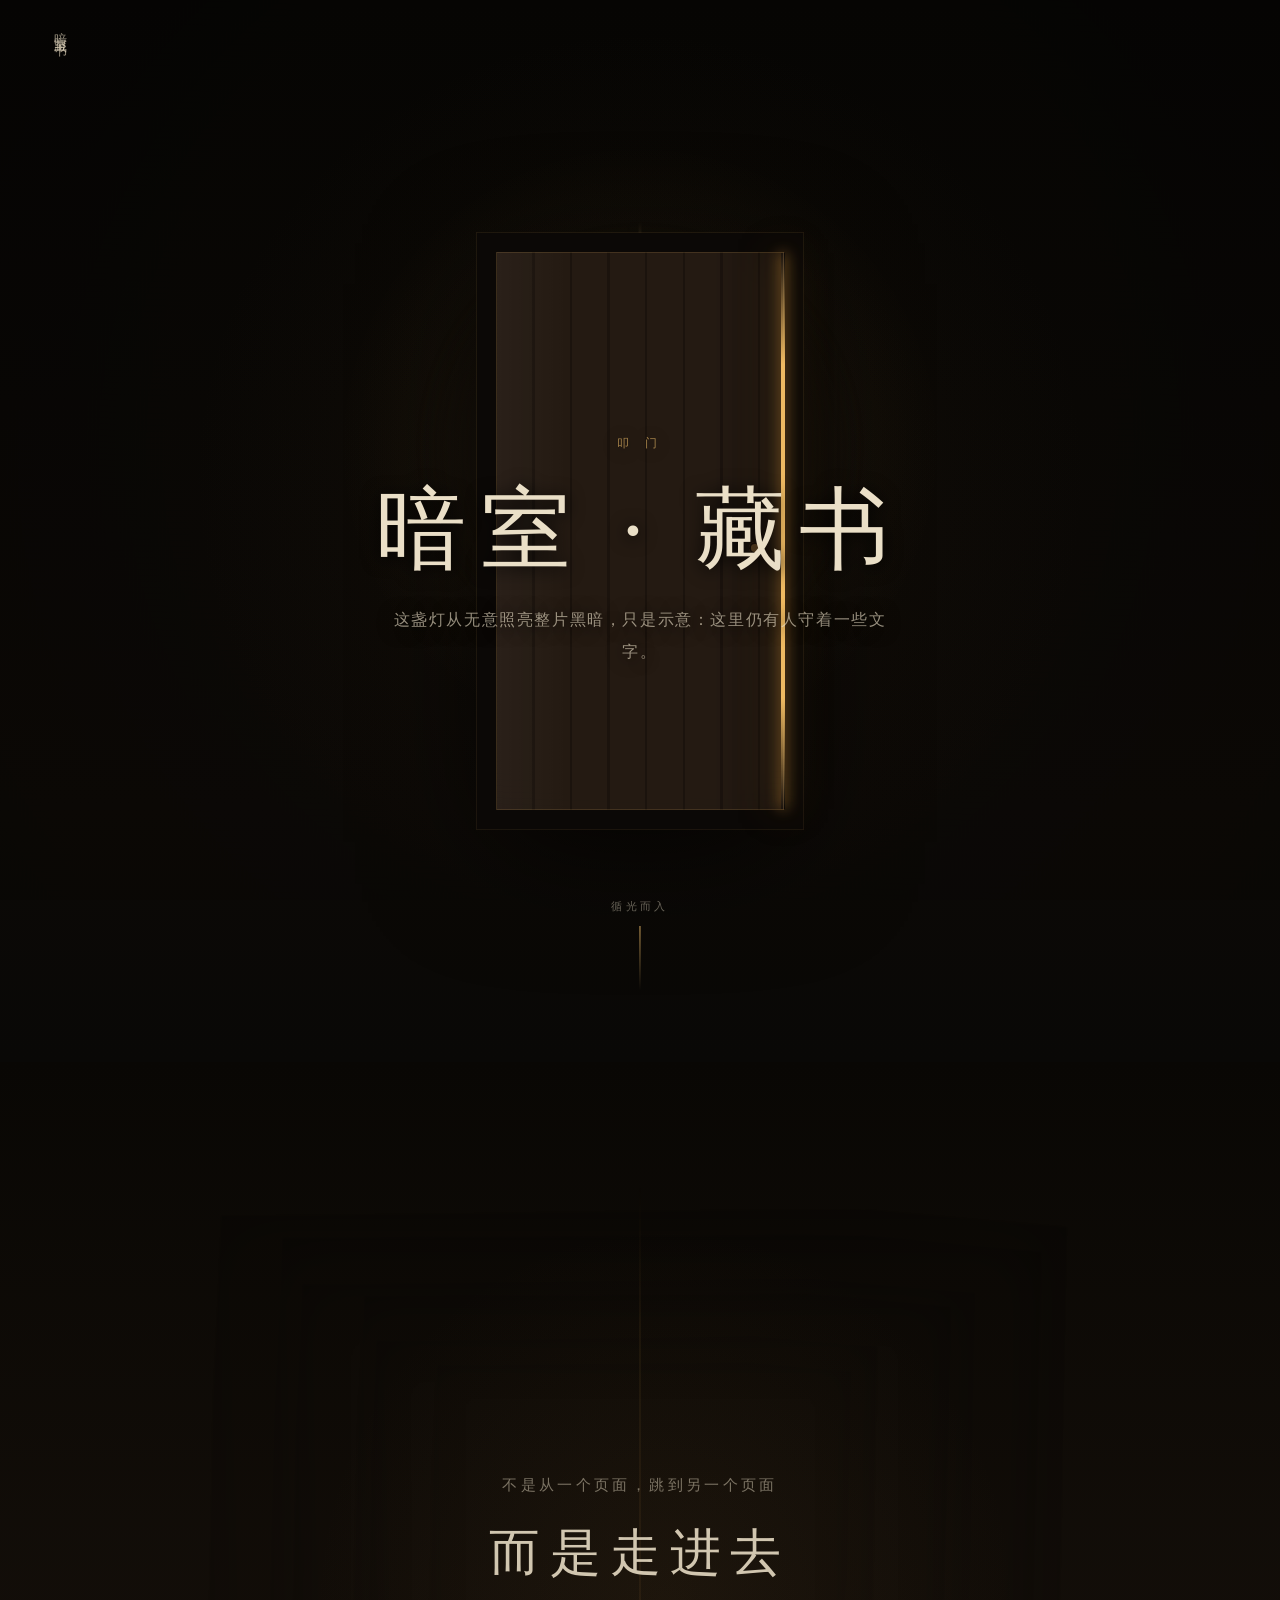
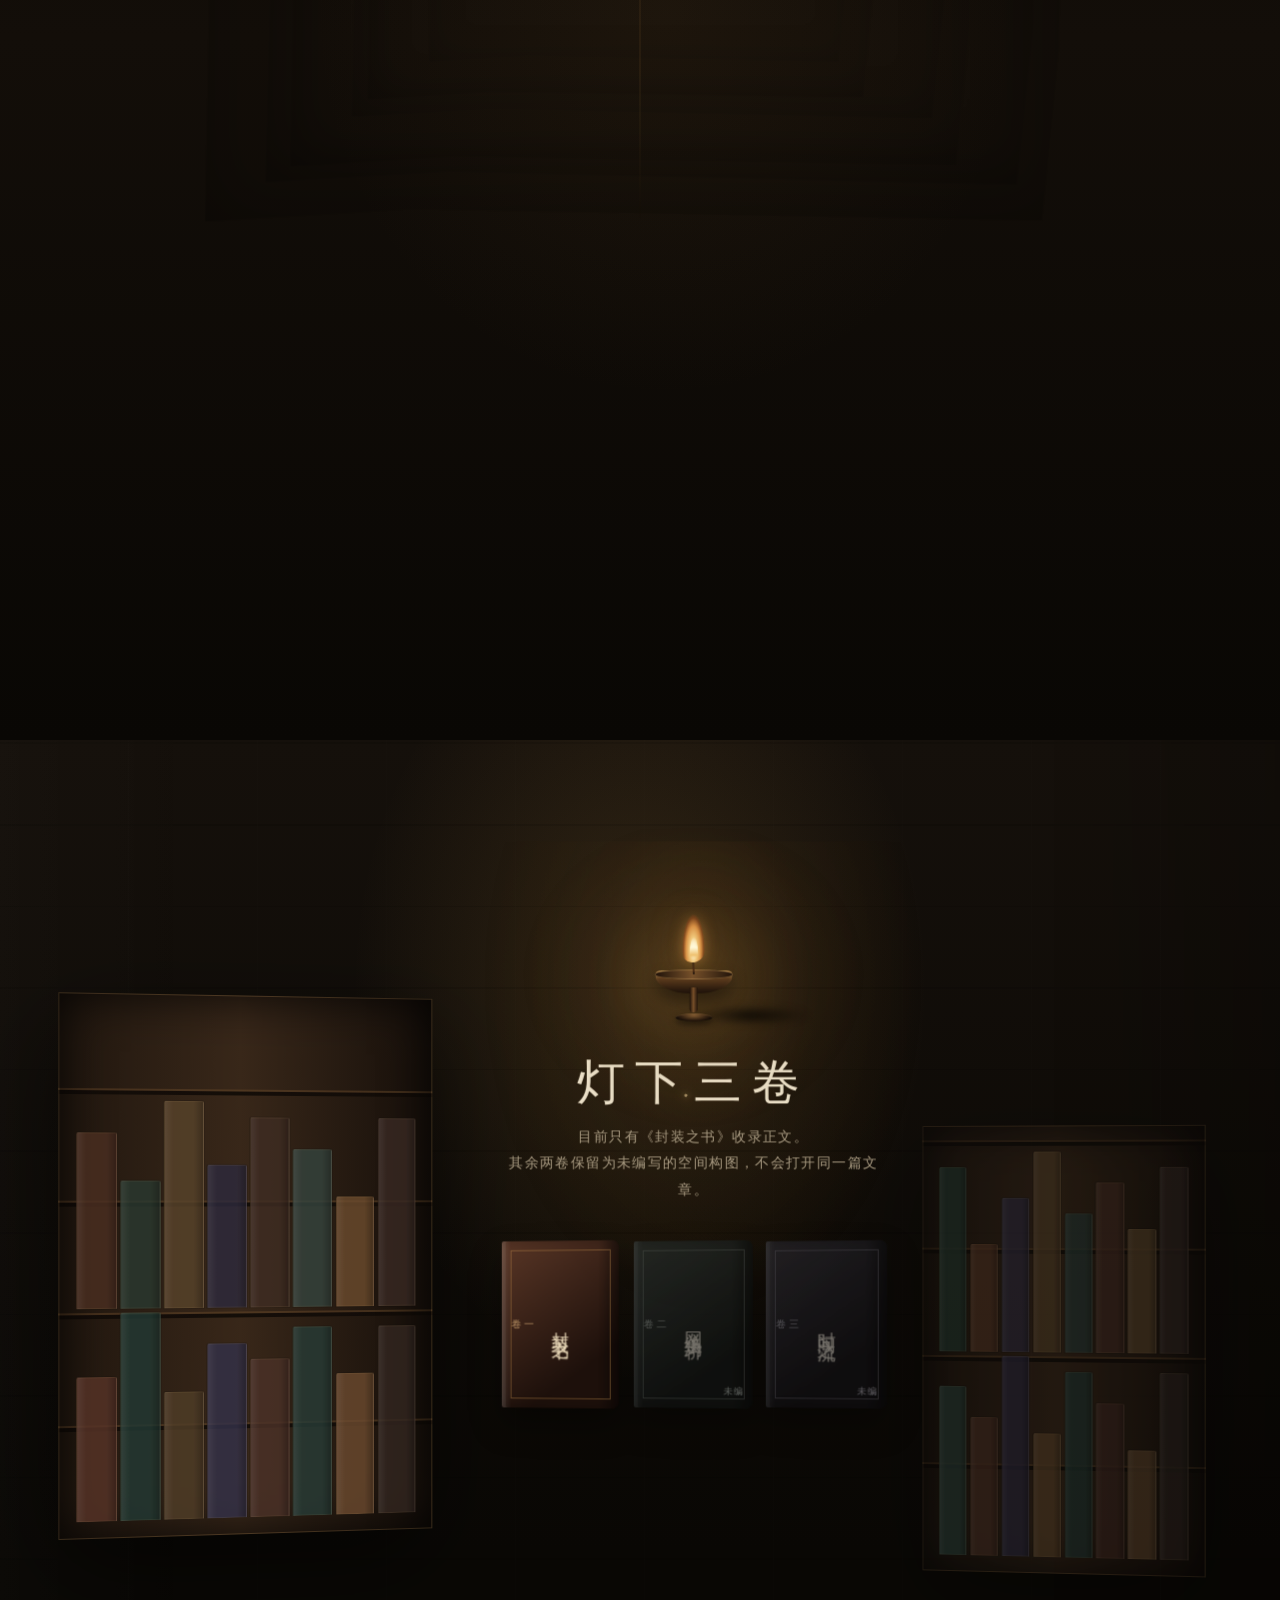
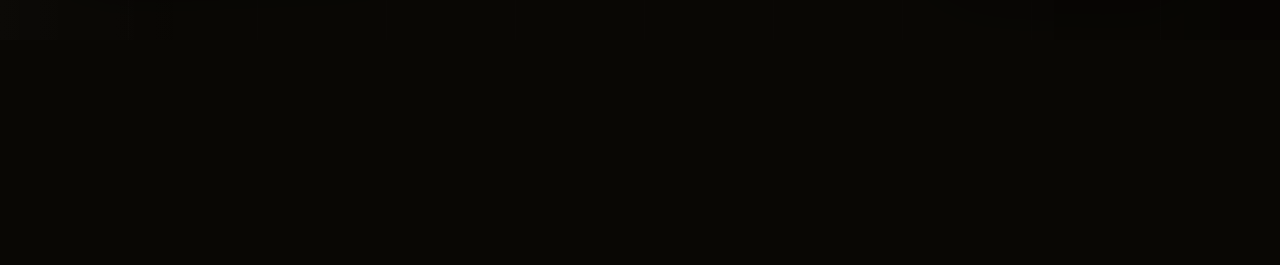
==== commit 99a66149: "fix: align archive evidence boundaries Expose only the implemented Darkroom reader, align the Sushi " ====
--- a/works/darkroom/index.html
+++ b/works/darkroom/index.html
@@ -687,11 +687,17 @@
       pointer-events: none;
     }
 
-    .book:hover, .book:focus-visible {
+    .book:not(:disabled):hover, .book:not(:disabled):focus-visible {
       transform: rotateY(0) translateY(-.7rem) translateZ(34px);
       box-shadow: 0 1.8rem 3.2rem rgba(0,0,0,.54), 0 0 1.8rem color-mix(in srgb, var(--accent) 18%, transparent);
       filter: brightness(1.1);
       outline: none;
+    }
+
+    .book:disabled {
+      cursor: not-allowed;
+      filter: saturate(.35) brightness(.72);
+      opacity: .72;
     }
 
     .book .mark {
@@ -709,6 +715,15 @@
       writing-mode: vertical-rl;
       letter-spacing: .18em;
       font-size: clamp(.9rem, 1.8vw, 1.15rem);
+    }
+
+    .book .state {
+      position: absolute;
+      right: .55rem;
+      bottom: .65rem;
+      font-size: .58rem;
+      letter-spacing: .16em;
+      color: color-mix(in srgb, var(--accent) 72%, #fff);
     }
 
     .dust {
@@ -957,16 +972,16 @@
             <span class="lamp-foot"></span>
           </div>
           <h2 id="library-title">灯下三卷</h2>
-          <p>把鼠标停在书上，再取下一卷。<br />灯只照亮正在被选择的那一本。</p>
+          <p>目前只有《封装之书》收录正文。<br />其余两卷保留为未编写的空间构图，不会打开同一篇文章。</p>
           <div class="book-grid">
-            <button class="book" style="--cover:linear-gradient(145deg,#593626,#1d100b 75%);--accent:#d29b55" data-title="封装之书" data-kicker="计算机 · 结构" data-cover="linear-gradient(145deg,#593626,#1d100b 75%)" data-accent="#d29b55">
+            <button class="book" type="button" style="--cover:linear-gradient(145deg,#593626,#1d100b 75%);--accent:#d29b55" data-reader-entry data-title="封装之书" data-kicker="计算机 · 结构" data-cover="linear-gradient(145deg,#593626,#1d100b 75%)" data-accent="#d29b55">
               <span class="mark">卷一</span><span class="title">封装之书</span>
             </button>
-            <button class="book" style="--cover:linear-gradient(145deg,#29433b,#101a17 75%);--accent:#8fb59f" data-title="网络为桥" data-kicker="计算机 · 连接" data-cover="linear-gradient(145deg,#29433b,#101a17 75%)" data-accent="#8fb59f">
-              <span class="mark">卷二</span><span class="title">网络为桥</span>
+            <button class="book" type="button" style="--cover:linear-gradient(145deg,#29433b,#101a17 75%);--accent:#8fb59f" disabled aria-label="网络为桥，未编写">
+              <span class="mark">卷二</span><span class="title">网络为桥</span><span class="state">未编</span>
             </button>
-            <button class="book" style="--cover:linear-gradient(145deg,#39334c,#15121e 75%);--accent:#aaa0cf" data-title="时间之流" data-kicker="计算机 · 变化" data-cover="linear-gradient(145deg,#39334c,#15121e 75%)" data-accent="#aaa0cf">
-              <span class="mark">卷三</span><span class="title">时间之流</span>
+            <button class="book" type="button" style="--cover:linear-gradient(145deg,#39334c,#15121e 75%);--accent:#aaa0cf" disabled aria-label="时间之流，未编写">
+              <span class="mark">卷三</span><span class="title">时间之流</span><span class="state">未编</span>
             </button>
           </div>
         </div>
@@ -987,7 +1002,7 @@
       <div class="reader-cover"><span id="readerCoverTitle">封装之书</span></div>
     </aside>
     <div class="reader-paper">
-      <article>
+      <article data-content-revision-scope>
         <div class="kicker" id="readerKicker">计算机 · 结构</div>
         <h2 id="readerTitle">封装之书</h2>
         <p>复杂从来没有消失。它只是被一层层安放到不必时时看见的地方。按钮背后藏着事件，接口背后藏着协议，框架背后藏着运行时，操作系统背后藏着硬件。</p>
@@ -1008,7 +1023,7 @@
     const readerCoverTitle = document.querySelector('#readerCoverTitle');
     const readerTitle = document.querySelector('#readerTitle');
     const readerKicker = document.querySelector('#readerKicker');
-    const books = [...document.querySelectorAll('.book')];
+    const books = [...document.querySelectorAll('.book[data-reader-entry]')];
     const reducedMotion = matchMedia('(prefers-reduced-motion: reduce)').matches;
     const compactExperience = matchMedia('(max-width: 900px), (hover: none) and (pointer: coarse)').matches;
     const nativeScrollTimeline = CSS.supports?.('animation-timeline: scroll()') ?? false;
